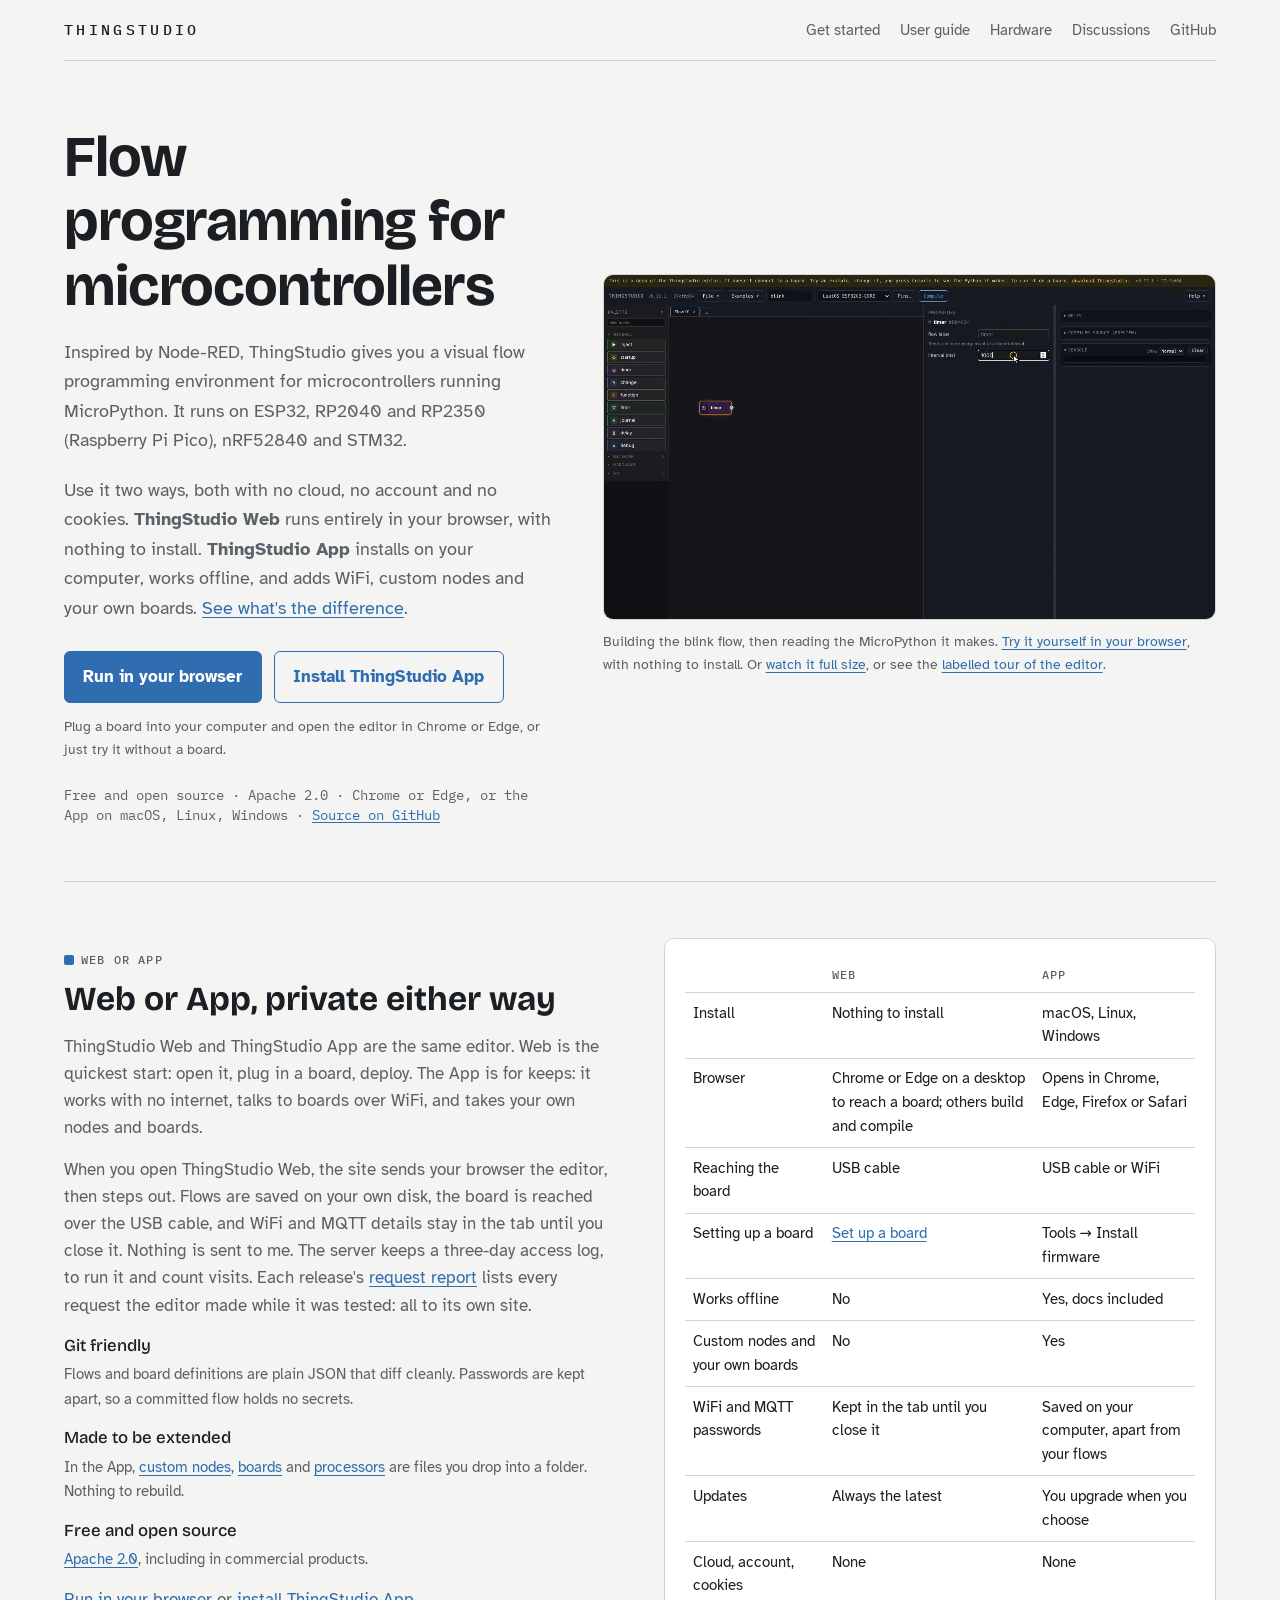
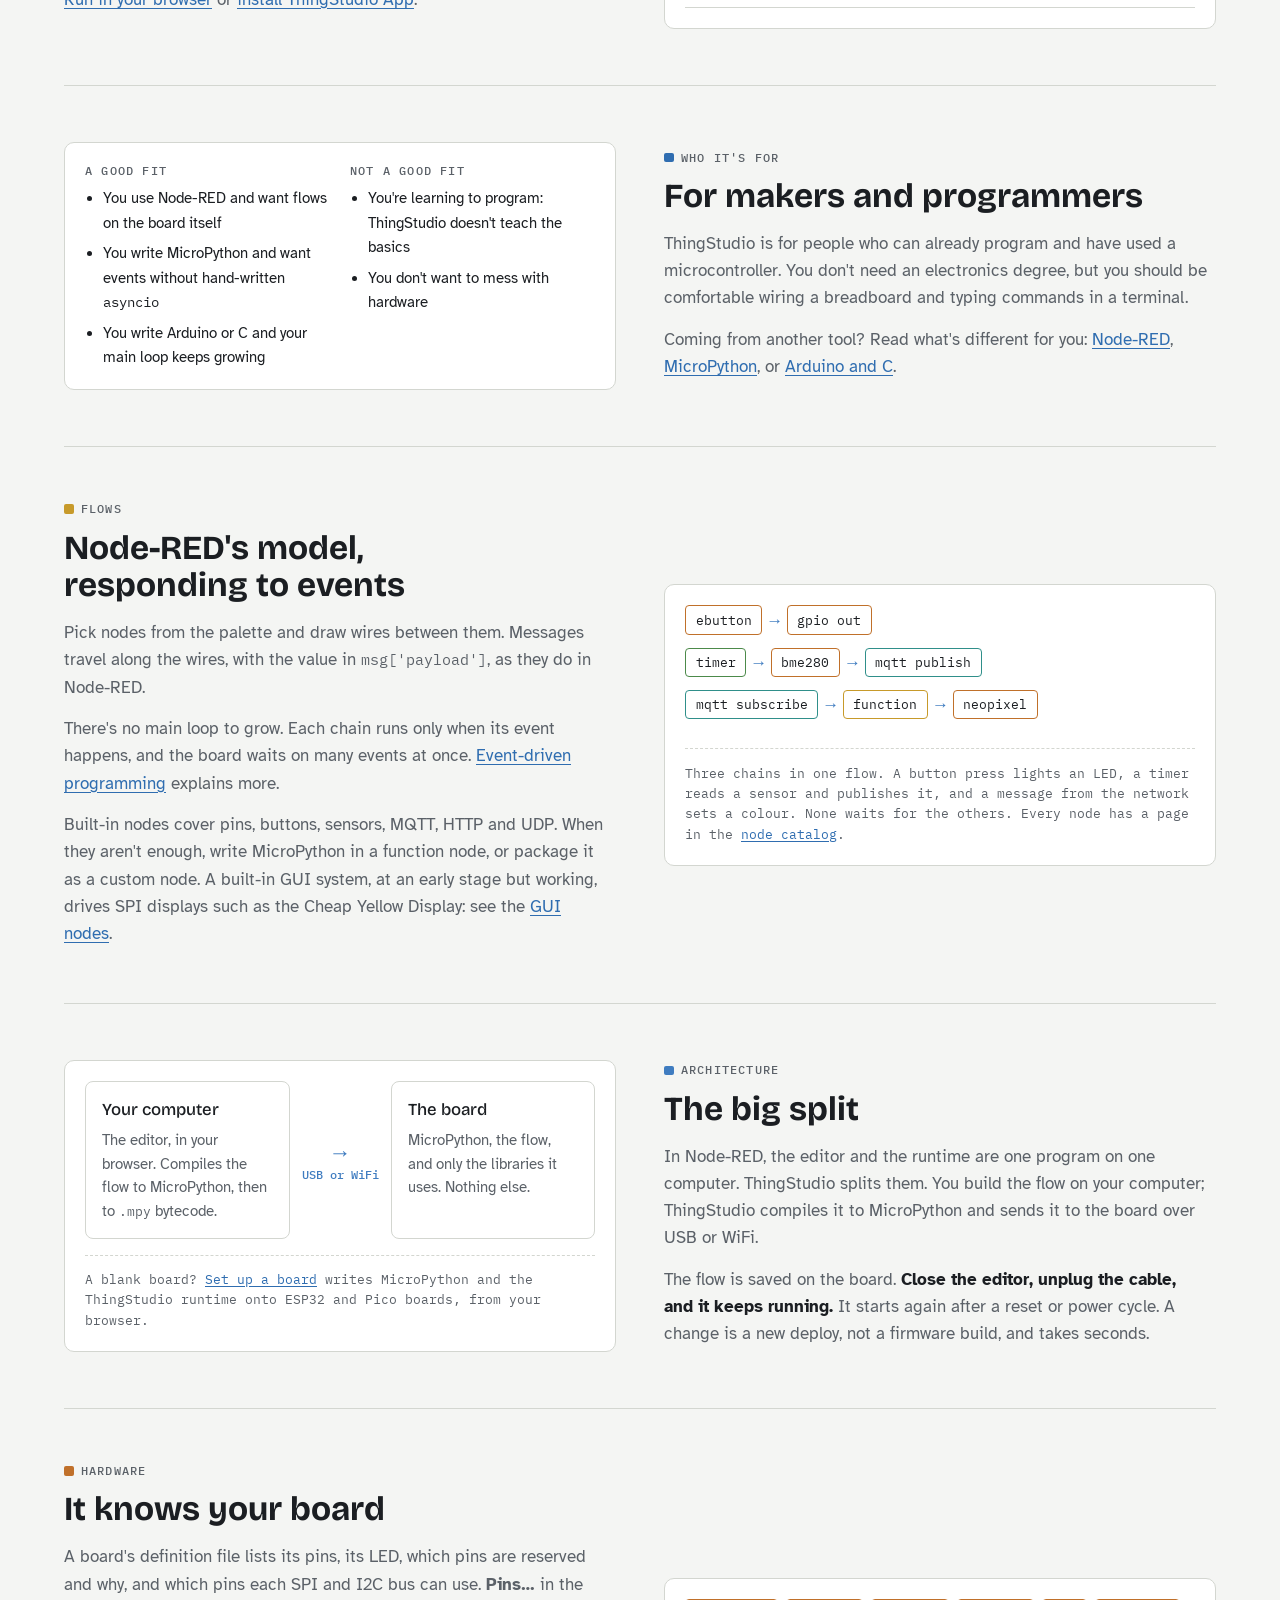
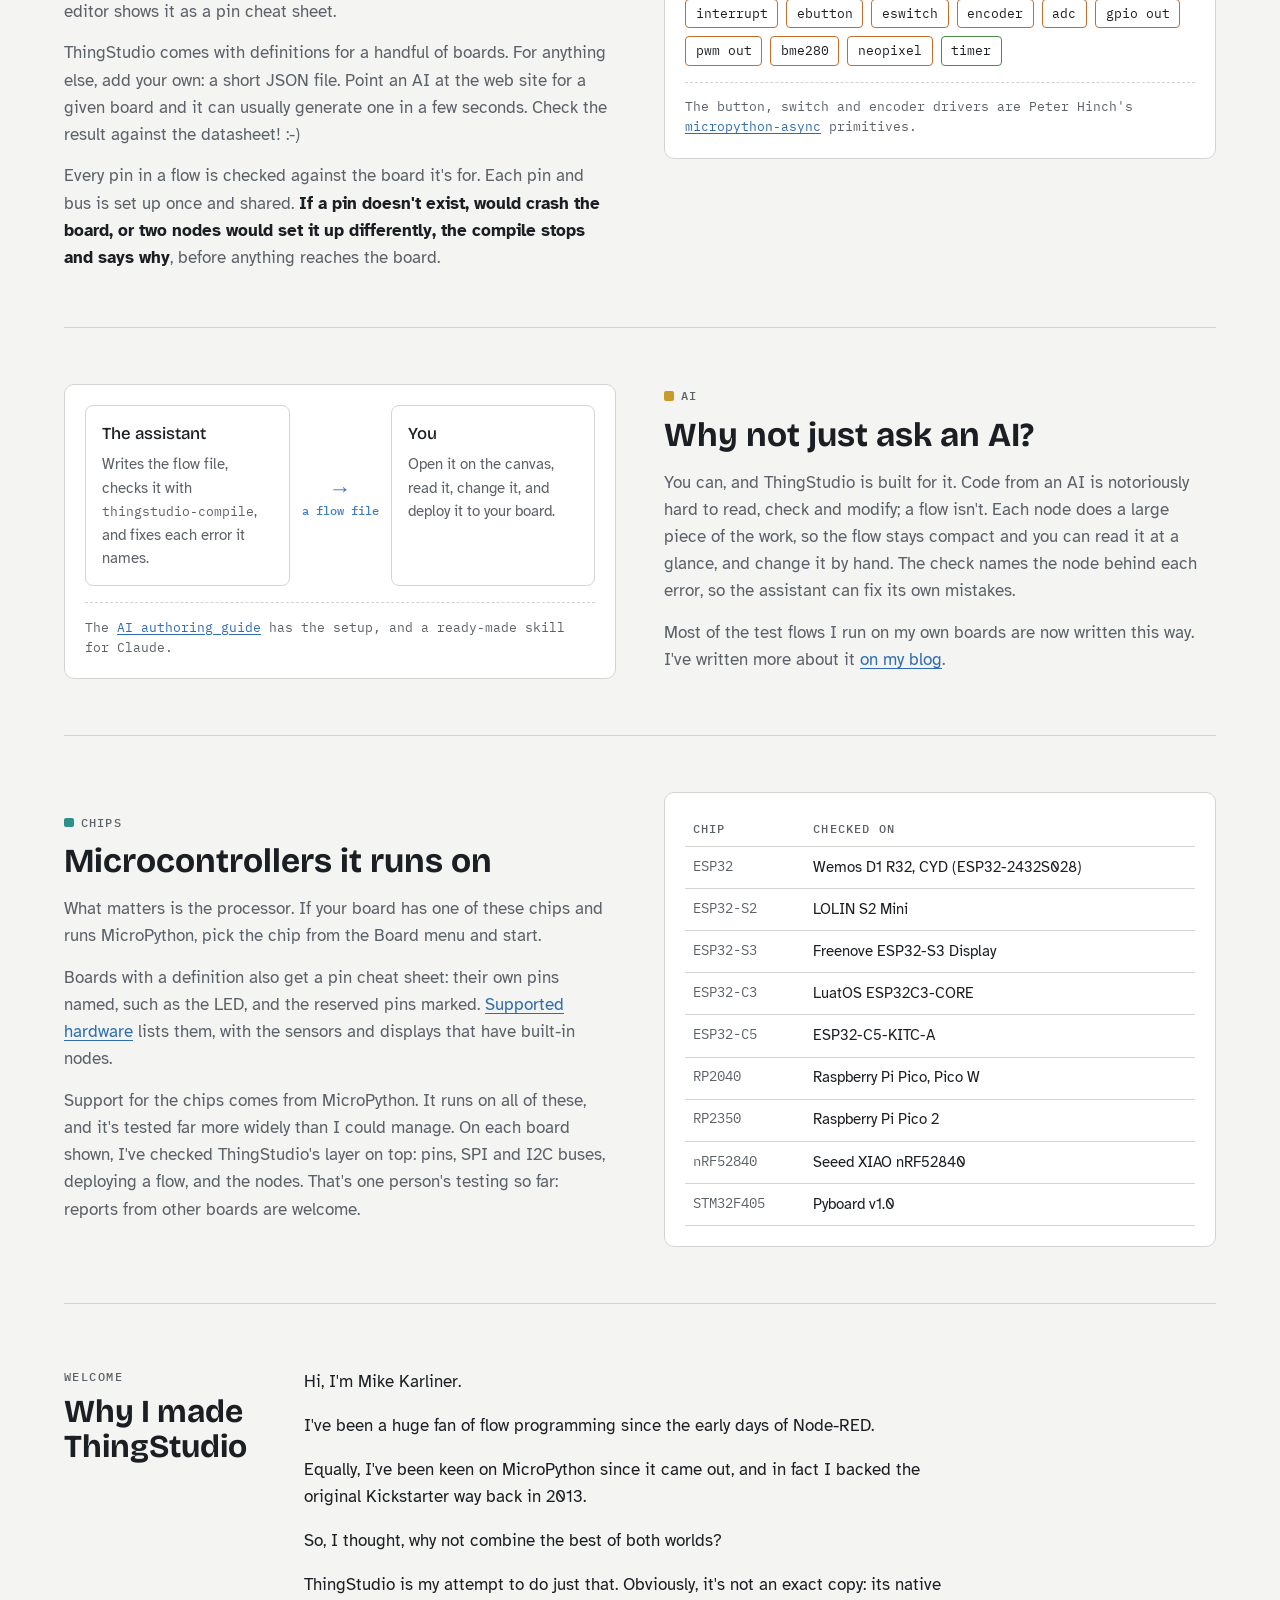
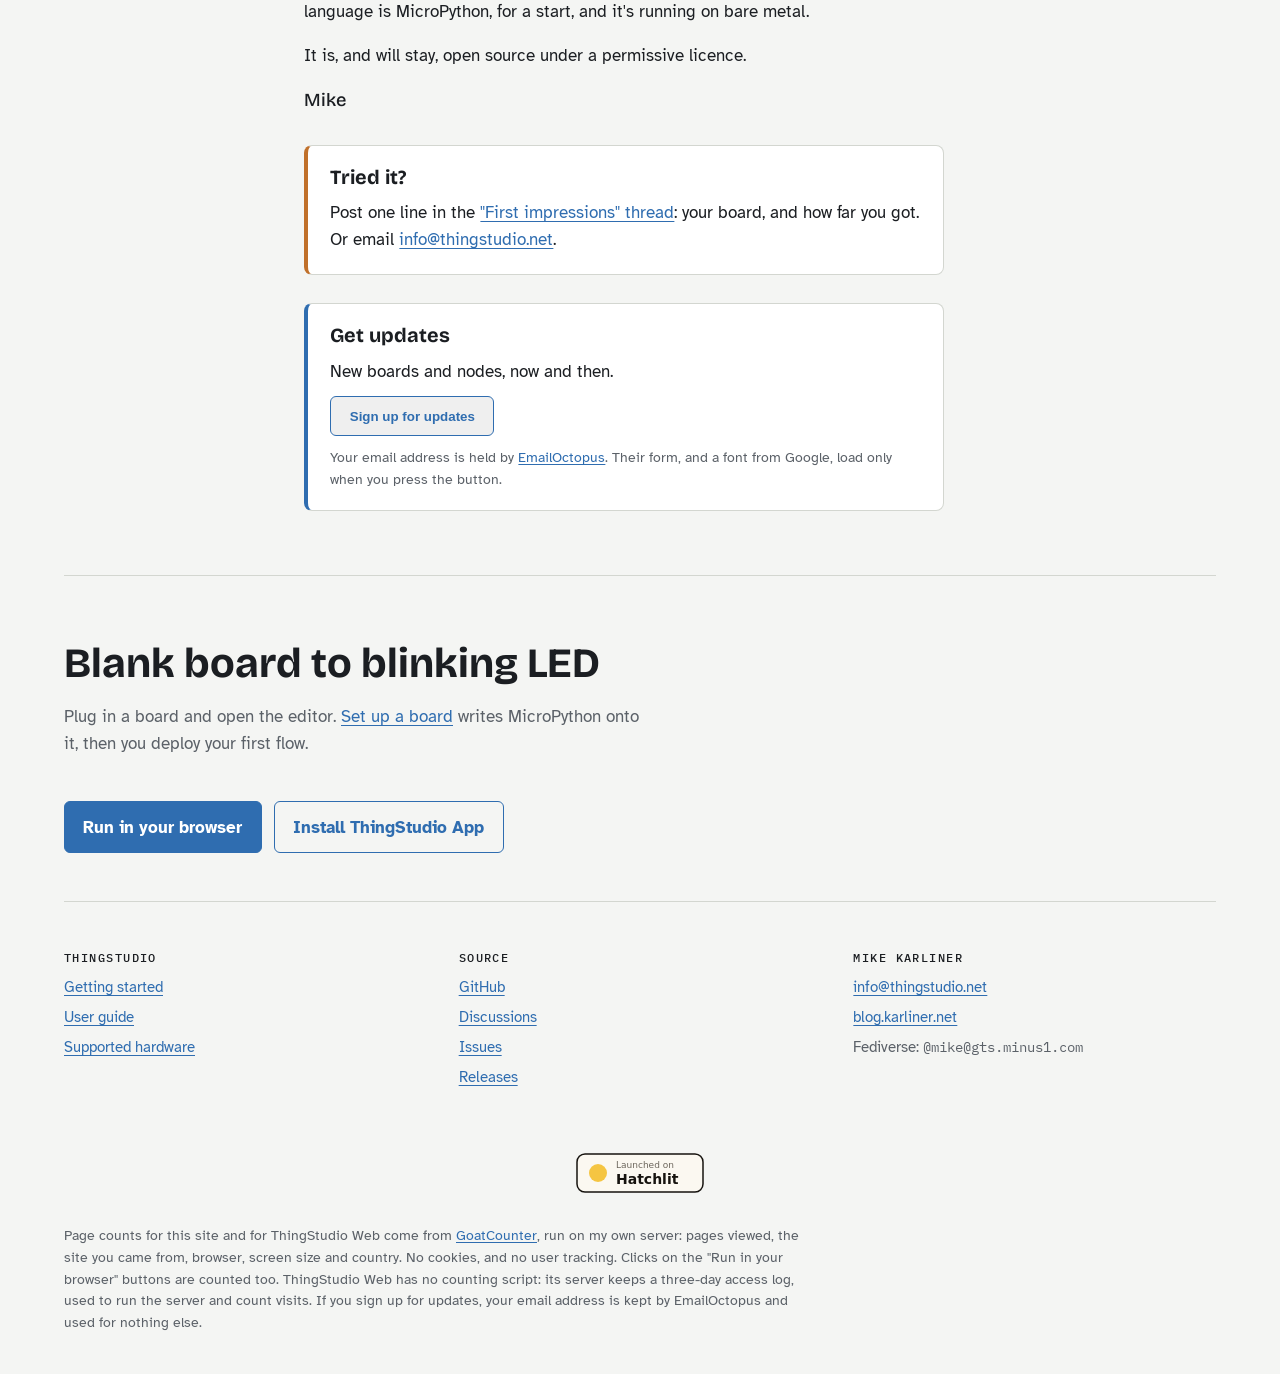
==== static/index.html @ f156f249 "Hugo site: News, Logs and Demos sections around the static landing page - static/index.html: the lan" ====
<!doctype html>
<html lang="en-GB">
<head>
<meta charset="utf-8">
<meta name="viewport" content="width=device-width, initial-scale=1">
<title>ThingStudio: flow programming for microcontrollers</title>
<meta name="description" content="Node-RED-style flow programming for ESP32, Raspberry Pi Pico, nRF52840 and STM32 boards. ThingStudio compiles your flow to MicroPython and the board runs it on its own. Open source, Apache 2.0.">
<link rel="canonical" href="https://thingstudio.net/">
<link rel="icon" href="favicon.svg" type="image/svg+xml">
<meta property="og:type" content="website">
<meta property="og:url" content="https://thingstudio.net/">
<meta property="og:site_name" content="ThingStudio">
<meta property="og:title" content="ThingStudio: flow programming for microcontrollers">
<meta property="og:description" content="Node-RED-style flows for ESP32, Pico, nRF52840 and STM32 boards, compiled to MicroPython and run on the board itself. Open source.">
<meta property="og:image" content="https://thingstudio.net/og.png">
<meta property="og:image:width" content="1200">
<meta property="og:image:height" content="630">
<meta property="og:image:alt" content="The ThingStudio editor: a palette of nodes, a flow of sensor nodes wired to MQTT publish nodes, and a node's pin settings.">
<meta name="twitter:card" content="summary_large_image">
<link rel="preload" href="fonts/atkinson-hyperlegible-latin-400-normal.woff2" as="font" type="font/woff2" crossorigin>
<style>
/* Fonts served from this site, not Google (2026-11-08): no third-party request for type. SIL OFL, see fonts/. */
@font-face { font-family: "Atkinson Hyperlegible"; font-style: normal; font-weight: 400; font-display: swap;
  src: url(fonts/atkinson-hyperlegible-latin-400-normal.woff2) format("woff2"); }
@font-face { font-family: "Atkinson Hyperlegible"; font-style: italic; font-weight: 400; font-display: swap;
  src: url(fonts/atkinson-hyperlegible-latin-400-italic.woff2) format("woff2"); }
@font-face { font-family: "Atkinson Hyperlegible"; font-style: normal; font-weight: 700; font-display: swap;
  src: url(fonts/atkinson-hyperlegible-latin-700-normal.woff2) format("woff2"); }
@font-face { font-family: "Bricolage Grotesque"; font-style: normal; font-weight: 200 800; font-display: swap;
  src: url(fonts/bricolage-grotesque-latin-opsz-normal.woff2) format("woff2"); }
@font-face { font-family: "IBM Plex Mono"; font-style: normal; font-weight: 400; font-display: swap;
  src: url(fonts/ibm-plex-mono-latin-400-normal.woff2) format("woff2"); }
@font-face { font-family: "IBM Plex Mono"; font-style: normal; font-weight: 500; font-display: swap;
  src: url(fonts/ibm-plex-mono-latin-500-normal.woff2) format("woff2"); }
</style>
<style>
/* Layout: one 72rem column; a hero with a real editor shot, alternating text/visual rows
   (each row one idea), then a short letter with status, testers and updates. */
:root {
  --bg: #f4f5f3;
  --surface: #ffffff;
  --fg: #1b1e22;
  --muted: #5b6168;
  --line: #d3d6d0;
  --wire: #3f7cc0;
  --accent: #2f6db0;
  --accent-fg: #ffffff;
  --n-general: #4c8a4a;
  --n-network: #2f8f8a;
  --n-hardware: #c0702a;
  --n-gui: #8a5bb0;
  --n-fn: #c79a2a;
  --alpha: #b8492f;
  --display: "Bricolage Grotesque", "Helvetica Neue", Arial, sans-serif;
  --body: "Atkinson Hyperlegible", "Segoe UI", system-ui, sans-serif;
  --mono: "IBM Plex Mono", ui-monospace, "SF Mono", Menlo, monospace;
}
@media (prefers-color-scheme: dark) {
  :root:not([data-theme="light"]) {
    --bg: #14161a; --surface: #1c1f24; --fg: #e6e8ea; --muted: #9aa1a9;
    --line: #2d323a; --wire: #5a95d6; --accent: #6aa5e6; --accent-fg: #0f1215;
    --n-general: #6fb46c; --n-network: #4fb8b2; --n-hardware: #e0914c; --n-gui: #ad86d4; --n-fn: #e0b648;
    --alpha: #e07a5f; color-scheme: dark;
  }
}
:root[data-theme="dark"] {
  --bg: #14161a; --surface: #1c1f24; --fg: #e6e8ea; --muted: #9aa1a9;
  --line: #2d323a; --wire: #5a95d6; --accent: #6aa5e6; --accent-fg: #0f1215;
  --n-general: #6fb46c; --n-network: #4fb8b2; --n-hardware: #e0914c; --n-gui: #ad86d4; --n-fn: #e0b648;
  --alpha: #e07a5f; color-scheme: dark;
}

* { box-sizing: border-box; }
html { -webkit-text-size-adjust: 100%; }
body { margin: 0; }
img { max-width: 100%; height: auto; }
body {
  background: var(--bg); color: var(--fg);
  font: 1.0625rem/1.6 var(--body);
  padding-inline: 1rem;
}
.wrap { max-width: 72rem; margin-inline: auto; }
a { color: var(--accent); text-underline-offset: 0.18em; }
a:focus-visible, .btn:focus-visible { outline: 2px solid var(--accent); outline-offset: 3px; border-radius: 4px; }
h1, h2, h3 { font-family: var(--display); line-height: 1.12; text-wrap: balance; margin: 0; }
p { margin: 0; }
code, .mono { font-family: var(--mono); font-size: 0.9em; }

/* Header */
header.top { display: flex; align-items: center; justify-content: space-between; gap: 1rem; flex-wrap: wrap;
  padding-block: 1.1rem; border-bottom: 1px solid var(--line); }
.wordmark { font: 500 0.95rem/1 var(--mono); letter-spacing: 0.22em; color: var(--fg); text-decoration: none; }
nav.links { display: flex; gap: 1.25rem; flex-wrap: wrap; font-size: 0.95rem; }
nav.links a { color: var(--muted); text-decoration: none; }
nav.links a:hover { color: var(--fg); }

/* Hero */
.hero { display: grid; grid-template-columns: minmax(0, 1fr) minmax(0, 1.25fr); gap: 3rem; align-items: center;
  padding-block: 4rem 3.5rem; }
.badge { display: inline-block; font: 500 0.75rem/1 var(--mono); letter-spacing: 0.12em; text-transform: uppercase;
  color: var(--alpha); border: 1.5px solid var(--alpha); border-radius: 4px; padding: 0.35rem 0.5rem;
  margin-bottom: 1.1rem; text-decoration: none; }
.hero h1 { font-size: clamp(2.3rem, 5vw, 3.6rem); font-weight: 700; letter-spacing: -0.02em; }
.hero .lede { margin-top: 1.25rem; font-size: 1.15rem; color: var(--muted); max-width: 34rem; }
.ctas { display: flex; gap: 0.75rem; flex-wrap: wrap; margin-top: 1.75rem; }
.try-note { font-size: 0.9rem; color: var(--muted); margin: 0.75rem 0 0; }
.btn { display: inline-block; padding: 0.7rem 1.15rem; border-radius: 6px; font-weight: 700; text-decoration: none;
  border: 1.5px solid var(--accent); }
.btn.primary { background: var(--accent); color: var(--accent-fg); }
.btn.secondary { color: var(--accent); }
.facts { margin-top: 1.5rem; font: 0.85rem/1.5 var(--mono); color: var(--muted); }

/* Screenshot */
.shot { margin: 0; }
.shot video { display: block; width: 100%; height: auto; border-radius: 10px; border: 1px solid var(--line); }
.shot figcaption { margin-top: 0.6rem; font-size: 0.9rem; color: var(--muted); }

/* Welcome letter */
.letter { display: grid; grid-template-columns: 12rem minmax(0, 1fr); gap: 3rem; padding-block: 4rem; }
.eyebrow { font: 500 0.78rem/1.4 var(--mono); letter-spacing: 0.12em; text-transform: uppercase; color: var(--muted); }
.letter h2 { font-size: 2rem; margin-top: 0.5rem; }
.letter .body { max-width: 40rem; display: grid; gap: 1.05rem; }
.sign { font-family: var(--display); font-weight: 500; font-size: 1.15rem; }

.callout { margin-top: 0.75rem; padding: 1.25rem 1.4rem; background: var(--surface); border: 1px solid var(--line);
  border-left: 4px solid var(--c, var(--n-hardware)); border-radius: 8px; display: grid; gap: 0.7rem; }
.callout h3 { font-size: 1.25rem; }
.callout .small { font-size: 0.85rem; color: var(--muted); }
#updates { --c: var(--accent); }

/* Feature rows */
.features { border-top: 1px solid var(--line); }
.row { display: grid; grid-template-columns: minmax(0, 1fr) minmax(0, 1fr); gap: 3rem; align-items: center;
  padding-block: 3.5rem; border-bottom: 1px solid var(--line); }
.row:nth-child(even) .text { order: 2; }
.row .text { display: grid; gap: 0.9rem; max-width: 34rem; }
.row h2 { font-size: clamp(1.6rem, 3vw, 2.1rem); }
.row p { color: var(--muted); }
.row p strong { color: var(--fg); }
.tag { display: inline-flex; align-items: center; gap: 0.45rem; font: 500 0.75rem/1 var(--mono);
  letter-spacing: 0.1em; text-transform: uppercase; color: var(--muted); }
.tag::before { content: ""; width: 0.6rem; height: 0.6rem; border-radius: 2px; background: var(--c, var(--accent)); }

.panel { background: var(--surface); border: 1px solid var(--line); border-radius: 10px; padding: 1.25rem; min-width: 0; }

/* Two places: computer and board */
.split { display: grid; grid-template-columns: minmax(0, 1fr) auto minmax(0, 1fr); gap: 0.75rem; align-items: stretch; }
.place { border: 1.5px solid var(--line); border-radius: 8px; padding: 0.9rem 1rem; display: grid; gap: 0.35rem;
  align-content: start; }
.place b { font-family: var(--display); font-weight: 500; font-size: 1.05rem; }
.place span { color: var(--muted); font-size: 0.92rem; }
.arrow { align-self: center; font: 500 0.78rem/1.3 var(--mono); color: var(--wire); text-align: center; }
.arrow::before { content: "→"; display: block; font-size: 1.4rem; }

ol.ladder { list-style: none; margin: 0; padding: 0; display: grid; gap: 0; counter-reset: step; }
ol.ladder li { counter-increment: step; display: grid; grid-template-columns: 2.2rem minmax(0, 1fr); gap: 0.75rem;
  padding: 0.75rem 0; border-top: 1px solid var(--line); }
ol.ladder li:first-child { border-top: 0; }
ol.ladder li::before { content: counter(step); font: 500 0.95rem/1.6 var(--mono); color: var(--accent); }
ol.ladder b { display: block; }
ol.ladder span { color: var(--muted); font-size: 0.95rem; }

.events { display: flex; flex-wrap: wrap; gap: 0.5rem; }
.chip { font: 0.82rem/1 var(--mono); padding: 0.45rem 0.6rem; border-radius: 4px; border: 1.5px solid var(--c);
  background: var(--surface); }
.claim { margin-top: 1rem; font: 0.82rem/1.55 var(--mono); color: var(--muted); border-top: 1px dashed var(--line);
  padding-top: 0.9rem; }

.tbl { overflow-x: auto; }
table { width: 100%; border-collapse: collapse; font-size: 0.92rem; }
th, td { text-align: left; padding: 0.55rem 0.5rem; border-bottom: 1px solid var(--line); vertical-align: top; }
th { font: 500 0.72rem/1.3 var(--mono); letter-spacing: 0.1em; text-transform: uppercase; color: var(--muted); }
td.chip-cell { font-family: var(--mono); font-size: 0.85rem; color: var(--muted); white-space: nowrap; }

.ticks { list-style: none; margin: 0; padding: 0; display: grid; gap: 0.9rem; }
.ticks li { display: grid; gap: 0.15rem; }
.ticks b { font-family: var(--display); font-weight: 500; font-size: 1.05rem; }
.ticks span { color: var(--muted); font-size: 0.95rem; }

/* Event chains and the who-it's-for lists */
.chains { display: grid; gap: 0.8rem; }
.chain { display: flex; flex-wrap: wrap; align-items: center; gap: 0.45rem; }
.chain .to { font-family: var(--mono); color: var(--wire); }
.fit { display: grid; grid-template-columns: minmax(0, 1fr) minmax(0, 1fr); gap: 1.25rem; }
.fit h3 { font: 500 0.75rem/1.3 var(--mono); letter-spacing: 0.1em; text-transform: uppercase; color: var(--muted);
  margin-bottom: 0.5rem; }
.fit ul { margin: 0; padding-left: 1.1rem; display: grid; gap: 0.4rem; font-size: 0.95rem; }
@media (max-width: 30rem) { .fit { grid-template-columns: minmax(0, 1fr); } }

/* Closing call to action */
.cta-end { padding-block: 4rem 3rem; display: grid; gap: 1rem; justify-items: start; border-top: 1px solid var(--line);
  border-bottom: 1px solid var(--line); }
.cta-end h2 { font-size: clamp(1.8rem, 4vw, 2.6rem); }
.cta-end p { color: var(--muted); max-width: 36rem; }

/* Footer */
.badges { display: flex; justify-content: center; padding-block: 0 2rem; }
.badges a { display: inline-block; line-height: 0; }
.badges img { display: block; }
footer { padding-block: 3rem 4rem; display: grid; grid-template-columns: repeat(auto-fit, minmax(14rem, 1fr)); gap: 2rem;
  font-size: 0.95rem; color: var(--muted); }
footer h3 { font: 500 0.75rem/1.3 var(--mono); letter-spacing: 0.12em; text-transform: uppercase; margin-bottom: 0.6rem; color: var(--fg); }
.stats { padding-block: 0 2.5rem; font-size: 0.85rem; color: var(--muted); max-width: 46rem; }
footer ul { list-style: none; margin: 0; padding: 0; display: grid; gap: 0.35rem; }

@media (max-width: 52rem) {
  .hero, .row, .letter { grid-template-columns: minmax(0, 1fr); gap: 2rem; }
  .row:nth-child(even) .text { order: 0; }
  .hero { padding-block: 2.5rem 2rem; }
}
@media (max-width: 30rem) {
  .split { grid-template-columns: minmax(0, 1fr); }
  .arrow::before { content: "↓"; }
}
</style>
<script type="application/ld+json">
{
  "@context": "https://schema.org",
  "@type": "SoftwareApplication",
  "@id": "https://thingstudio.net/#software",
  "name": "ThingStudio",
  "description": "A visual, low-code way to program microcontrollers. Build a flow of nodes and wires in your browser, in the style of Node-RED; ThingStudio compiles it to MicroPython and sends it to your board. Runs entirely in your browser: no cloud, no account, no cookies. Also available installed, as ThingStudio App.",
  "url": "https://thingstudio.net/",
  "applicationCategory": "DeveloperApplication",
  "applicationSubCategory": "Visual programming for microcontrollers",
  "operatingSystem": "macOS, Linux, Windows",
  "license": "https://www.apache.org/licenses/LICENSE-2.0",
  "isAccessibleForFree": true,
  "offers": { "@type": "Offer", "price": "0", "priceCurrency": "GBP" },
  "downloadUrl": "https://github.com/mkarliner/ThingStudio/releases/latest",
  "installUrl": "https://docs.thingstudio.net/getting-started/",
  "softwareHelp": { "@type": "CreativeWork", "url": "https://docs.thingstudio.net/" },
  "featureList": [
    "Node-based flow editor in the browser",
    "Compiles flows to MicroPython",
    "Runs on ESP32, RP2040/RP2350 (Raspberry Pi Pico), nRF52840 and STM32 boards",
    "Runs entirely in your browser: no cloud, no account, no cookies",
    "ThingStudio Web: reaches the board over USB (Web Serial) from Chrome or Edge, nothing to install",
    "ThingStudio App: installed, works offline, connects to boards over WiFi"
  ],
  "author": { "@type": "Person", "name": "Mike Karliner" },
  "sameAs": [
    "https://github.com/mkarliner/ThingStudio",
    "https://web.thingstudio.net/"
  ]
}
</script>
</head>
<body>
<div class="wrap">
  <header class="top">
    <a class="wordmark" href="/">THINGSTUDIO</a>
    <nav class="links" aria-label="Main">
      <a href="https://docs.thingstudio.net/getting-started/">Get started</a>
      <a href="https://docs.thingstudio.net/">User guide</a>
      <a href="https://docs.thingstudio.net/supported-hardware/">Hardware</a>
      <a href="https://github.com/mkarliner/ThingStudio/discussions">Discussions</a>
      <a href="https://github.com/mkarliner/ThingStudio">GitHub</a>
    </nav>
  </header>

  <section class="hero">
    <div>
      <h1>Flow programming for microcontrollers</h1>
      <p class="lede">Inspired by Node-RED, ThingStudio gives you a visual flow programming environment for microcontrollers running MicroPython.
      It runs on ESP32, RP2040 and RP2350 (Raspberry Pi Pico), nRF52840 and STM32.</p>
      <p class="lede">Use it two ways, both with no cloud, no account and no cookies. <b>ThingStudio Web</b> runs
        entirely in your browser, with nothing to install. <b>ThingStudio App</b> installs on your computer, works
        offline, and adds WiFi, custom nodes and your own boards. <a href="#web-or-app">See what's the
        difference</a>.</p>
      <div class="ctas">
        <a class="btn primary" href="https://web.thingstudio.net/" target="_blank" rel="noopener" data-goatcounter-click="open-web-hero">Run in your browser</a>
        <a class="btn secondary" href="https://docs.thingstudio.net/getting-started/" data-goatcounter-click="get-started-hero">Install ThingStudio App</a>
      </div>
      <p class="try-note">Plug a board into your computer and open the editor in Chrome or Edge, or just try it
        without a board.</p>
      <p class="facts">Free and open source · Apache 2.0 · Chrome or Edge, or the App on macOS, Linux, Windows ·
        <a href="https://github.com/mkarliner/ThingStudio">Source on GitHub</a></p>
    </div>

    <figure class="shot">
      <video id="hero-demo" width="1600" height="900" autoplay loop muted playsinline preload="auto"
        poster="blink-demo-poster.jpg"
        aria-label="Building the blink flow in the ThingStudio editor: a timer, a function and a gpio out node are dragged in, set up and wired together, then Compile shows the MicroPython it generates.">
        <source src="blink-demo.mp4" type="video/mp4">
        <source src="blink-demo.webm" type="video/webm">
      </video>
      <figcaption>Building the blink flow, then reading the MicroPython it makes.
        <a href="https://web.thingstudio.net/" target="_blank" rel="noopener" data-goatcounter-click="open-web-caption">Try
        it yourself in your browser</a>, with nothing to install. Or <a href="blink-demo.mp4">watch it full size</a>, or
        see the <a href="editor-tour.png">labelled tour of the editor</a>.</figcaption>
    </figure>
  </section>

  <section class="features" aria-label="What ThingStudio does">
    <div class="row" id="web-or-app">
      <div class="text">
        <span class="tag" style="--c: var(--accent)">Web or App</span>
        <h2>Web or App, private either way</h2>
        <p>ThingStudio Web and ThingStudio App are the same editor. Web is the quickest start: open it, plug in a
          board, deploy. The App is for keeps: it works with no internet, talks to boards over WiFi, and takes your
          own nodes and boards.</p>
        <p>When you open ThingStudio Web, the site sends your browser the editor, then steps out. Flows are saved on
          your own disk, the board is reached over the USB cable, and WiFi and MQTT details stay in the tab until you
          close it. Nothing is sent to me. The server keeps a three-day access log, to run it and count visits. Each
          release's <a href="https://github.com/mkarliner/ThingStudio/releases/latest">request report</a> lists
          every request the editor made while it was tested: all to its own site.</p>
        <ul class="ticks">
          <li><b>Git friendly</b><span>Flows and board definitions are plain JSON that diff cleanly. Passwords are
            kept apart, so a committed flow holds no secrets.</span></li>
          <li><b>Made to be extended</b><span>In the App, <a href="https://docs.thingstudio.net/custom-nodes/">custom
            nodes</a>, <a href="https://docs.thingstudio.net/boards/#adding-a-board">boards</a> and
            <a href="https://docs.thingstudio.net/boards/#adding-a-processor">processors</a> are files you drop
            into a folder. Nothing to rebuild.</span></li>
          <li><b>Free and open source</b><span><a href="https://github.com/mkarliner/ThingStudio/blob/main/LICENSE">Apache
            2.0</a>, including in commercial products.</span></li>
        </ul>
        <p><a href="https://web.thingstudio.net/" target="_blank" rel="noopener" data-goatcounter-click="open-web-table">Run
          in your browser</a> or <a href="https://docs.thingstudio.net/getting-started/" data-goatcounter-click="get-started-table">install
          ThingStudio App</a>.</p>
      </div>
      <div class="panel tbl">
        <table>
          <thead><tr><th></th><th>Web</th><th>App</th></tr></thead>
          <tbody>
            <tr><td>Install</td><td>Nothing to install</td><td>macOS, Linux, Windows</td></tr>
            <tr><td>Browser</td><td>Chrome or Edge on a desktop to reach a board; others build and compile</td><td>Opens in Chrome, Edge, Firefox or Safari</td></tr>
            <tr><td>Reaching the board</td><td>USB cable</td><td>USB cable or WiFi</td></tr>
            <tr><td>Setting up a board</td><td><a href="https://web.thingstudio.net/setup">Set up a board</a></td><td>Tools → Install firmware</td></tr>
            <tr><td>Works offline</td><td>No</td><td>Yes, docs included</td></tr>
            <tr><td>Custom nodes and your own boards</td><td>No</td><td>Yes</td></tr>
            <tr><td>WiFi and MQTT passwords</td><td>Kept in the tab until you close it</td><td>Saved on your computer, apart from your flows</td></tr>
            <tr><td>Updates</td><td>Always the latest</td><td>You upgrade when you choose</td></tr>
            <tr><td>Cloud, account, cookies</td><td>None</td><td>None</td></tr>
          </tbody>
        </table>
      </div>
    </div>

    <div class="row">
      <div class="text">
        <span class="tag" style="--c: var(--accent)">Who it's for</span>
        <h2>For makers and programmers</h2>
        <p>ThingStudio is for people who can already program and have used a microcontroller. You don't need an
          electronics degree, but you should be comfortable wiring a breadboard and typing commands in a terminal.</p>
        <p>Coming from another tool? Read what's different for you:
          <a href="https://docs.thingstudio.net/coming-from/node-red/">Node-RED</a>,
          <a href="https://docs.thingstudio.net/coming-from/micropython/">MicroPython</a>, or
          <a href="https://docs.thingstudio.net/coming-from/arduino/">Arduino and C</a>.</p>
      </div>
      <div class="panel fit">
        <div>
          <h3>A good fit</h3>
          <ul>
            <li>You use Node-RED and want flows on the board itself</li>
            <li>You write MicroPython and want events without hand-written <code>asyncio</code></li>
            <li>You write Arduino or C and your main loop keeps growing</li>
          </ul>
        </div>
        <div>
          <h3>Not a good fit</h3>
          <ul>
            <li>You're learning to program: ThingStudio doesn't teach the basics</li>
            <li>You don't want to mess with hardware</li>
          </ul>
        </div>
      </div>
    </div>

    <div class="row">
      <div class="text">
        <span class="tag" style="--c: var(--n-fn)">Flows</span>
        <h2>Node-RED's model, responding to events</h2>
        <p>Pick nodes from the palette and draw wires between them. Messages travel along the wires, with the value
          in <code>msg['payload']</code>, as they do in Node-RED.</p>
        <p>There's no main loop to grow. Each chain runs only when its event happens, and the board waits on many
          events at once. <a href="https://docs.thingstudio.net/background/event-driven/">Event-driven
          programming</a> explains more.</p>
        <p>Built-in nodes cover pins, buttons, sensors, MQTT, HTTP and UDP. When they aren't enough, write MicroPython
          in a function node, or package it as a custom node. A built-in GUI system, at an early stage but working,
          drives SPI displays such as the Cheap Yellow Display: see the
          <a href="https://docs.thingstudio.net/nodes/gui/">GUI nodes</a>.</p>
      </div>
      <div class="panel chains">
        <div class="chain"><span class="chip" style="--c: var(--n-hardware)">ebutton</span><span class="to">→</span>
          <span class="chip" style="--c: var(--n-hardware)">gpio out</span></div>
        <div class="chain"><span class="chip" style="--c: var(--n-general)">timer</span><span class="to">→</span>
          <span class="chip" style="--c: var(--n-hardware)">bme280</span><span class="to">→</span>
          <span class="chip" style="--c: var(--n-network)">mqtt publish</span></div>
        <div class="chain"><span class="chip" style="--c: var(--n-network)">mqtt subscribe</span><span class="to">→</span>
          <span class="chip" style="--c: var(--n-fn)">function</span><span class="to">→</span>
          <span class="chip" style="--c: var(--n-hardware)">neopixel</span></div>
        <p class="claim">Three chains in one flow. A button press lights an LED, a timer reads a sensor and publishes
          it, and a message from the network sets a colour. None waits for the others. Every node has a page in the
          <a href="https://docs.thingstudio.net/nodes-catalog/">node catalog</a>.</p>
      </div>
    </div>

    <div class="row">
      <div class="text">
        <span class="tag" style="--c: var(--wire)">Architecture</span>
        <h2>The big split</h2>
        <p>In Node-RED, the editor and the runtime are one program on one computer. ThingStudio splits them. You
          build the flow on your computer; ThingStudio compiles it to MicroPython and sends it to the board over USB or
          WiFi.</p>
        <p>The flow is saved on the board. <strong>Close the editor, unplug the cable, and it keeps running.</strong>
          It starts again after a reset or power cycle. A change is a new deploy, not a firmware build, and takes
          seconds.</p>
      </div>
      <div class="panel">
        <div class="split">
          <div class="place"><b>Your computer</b><span>The editor, in your browser. Compiles the flow to MicroPython,
            then to <code>.mpy</code> bytecode.</span></div>
          <div class="arrow">USB or WiFi</div>
          <div class="place"><b>The board</b><span>MicroPython, the flow, and only the libraries it uses. Nothing
            else.</span></div>
        </div>
        <p class="claim">A blank board? <a href="https://web.thingstudio.net/setup">Set up a board</a> writes
          MicroPython and the ThingStudio runtime onto ESP32 and Pico boards, from your browser.</p>
      </div>
    </div>

    <div class="row">
      <div class="text">
        <span class="tag" style="--c: var(--n-hardware)">Hardware</span>
        <h2>It knows your board</h2>
        <p>A board's definition file lists its pins, its LED, which pins are reserved and why, and which pins each
          SPI and I2C bus can use. <b>Pins…</b> in the editor shows it as a pin cheat sheet.</p>
        <p>ThingStudio comes with definitions for a handful of boards. For
          anything else, add your own: a short JSON file. Point an AI at the web site for a given board and it can usually
          generate one in a few seconds. Check the result against the datasheet! :-)</p>
        <p>Every pin in a flow is checked against the board it's for. Each pin and bus is set up once and shared.
          <strong>If a pin doesn't exist, would crash the board, or two nodes would set it up differently, the compile
          stops and says why</strong>, before anything reaches the board.</p>
      </div>
      <div class="panel">
        <div class="events">
          <span class="chip" style="--c: var(--n-hardware)">interrupt</span>
          <span class="chip" style="--c: var(--n-hardware)">ebutton</span>
          <span class="chip" style="--c: var(--n-hardware)">eswitch</span>
          <span class="chip" style="--c: var(--n-hardware)">encoder</span>
          <span class="chip" style="--c: var(--n-hardware)">adc</span>
          <span class="chip" style="--c: var(--n-hardware)">gpio out</span>
          <span class="chip" style="--c: var(--n-hardware)">pwm out</span>
          <span class="chip" style="--c: var(--n-hardware)">bme280</span>
          <span class="chip" style="--c: var(--n-hardware)">neopixel</span>
          <span class="chip" style="--c: var(--n-general)">timer</span>
        </div>
        <p class="claim">The button, switch and encoder drivers are Peter Hinch's
          <a href="https://github.com/peterhinch/micropython-async">micropython-async</a> primitives.</p>
      </div>
    </div>

    <div class="row" id="ai">
      <div class="text">
        <span class="tag" style="--c: var(--n-fn)">AI</span>
        <h2>Why not just ask an AI?</h2>
        <p>You can, and ThingStudio is built for it. Code from an AI is notoriously hard to read, check and modify; a flow isn't. Each
          node does a large piece of the work, so the flow stays compact and you can read it at a glance, and change
          it by hand. The check names the node behind each error, so the assistant can fix its own mistakes.</p>
        <p>Most of the test flows I run on my own boards are now written this way. I've written more about it
          <a href="https://blog.karliner.net/posts/thingstudio-common-ground/">on my blog</a>.</p>
      </div>
      <div class="panel">
        <div class="split">
          <div class="place"><b>The assistant</b><span>Writes the flow file, checks it with
            <code>thingstudio-compile</code>, and fixes each error it names.</span></div>
          <div class="arrow">a flow file</div>
          <div class="place"><b>You</b><span>Open it on the canvas, read it, change it, and deploy it to your
            board.</span></div>
        </div>
        <p class="claim">The <a href="https://docs.thingstudio.net/ai-authoring/">AI authoring guide</a> has the
          setup, and a ready-made skill for Claude.</p>
      </div>
    </div>

    <div class="row">
      <div class="text">
        <span class="tag" style="--c: var(--n-network)">Chips</span>
        <h2>Microcontrollers it runs on</h2>
        <p>What matters is the processor. If your board has one of these chips and runs MicroPython, pick the chip
          from the Board menu and start.</p>
        <p>Boards with a definition also get a pin cheat sheet: their own pins named, such as the LED, and the
          reserved pins marked. <a href="https://docs.thingstudio.net/supported-hardware/">Supported hardware</a>
          lists them, with the sensors and displays that have built-in nodes.</p>
        <p>Support for the chips comes from MicroPython. It runs on all of these, and it's tested far more widely
          than I could manage. On each board shown, I've checked ThingStudio's layer on top: pins, SPI and I2C buses,
          deploying a flow, and the nodes. That's one person's testing so far: reports from other boards are welcome.</p>
      </div>
      <div class="panel tbl">
        <table>
          <thead><tr><th>Chip</th><th>Checked on</th></tr></thead>
          <tbody>
            <tr><td class="chip-cell">ESP32</td><td>Wemos D1 R32, CYD (ESP32-2432S028)</td></tr>
            <tr><td class="chip-cell">ESP32-S2</td><td>LOLIN S2 Mini</td></tr>
            <tr><td class="chip-cell">ESP32-S3</td><td>Freenove ESP32-S3 Display</td></tr>
            <tr><td class="chip-cell">ESP32-C3</td><td>LuatOS ESP32C3-CORE</td></tr>
            <tr><td class="chip-cell">ESP32-C5</td><td>ESP32-C5-KITC-A</td></tr>
            <tr><td class="chip-cell">RP2040</td><td>Raspberry Pi Pico, Pico W</td></tr>
            <tr><td class="chip-cell">RP2350</td><td>Raspberry Pi Pico 2</td></tr>
            <tr><td class="chip-cell">nRF52840</td><td>Seeed XIAO nRF52840</td></tr>
            <tr><td class="chip-cell">STM32F405</td><td>Pyboard v1.0</td></tr>
          </tbody>
        </table>
      </div>
    </div>
  </section>

  <section class="letter" id="welcome">
    <div>
      <p class="eyebrow">Welcome</p>
      <h2>Why I made ThingStudio</h2>
    </div>
    <div class="body">
      <p>Hi, I'm Mike Karliner.</p>
      <p>I've been a huge fan of flow programming since the early days of Node-RED.</p>
      <p>Equally, I've been keen on MicroPython since it came out, and in fact I backed the original Kickstarter way
        back in 2013.</p>
      <p>So, I thought, why not combine the best of both worlds?</p>
      <p>ThingStudio is my attempt to do just that. Obviously, it's not an exact copy: its native language is
        MicroPython, for a start, and it's running on bare metal.</p>
      <p>It is, and will stay, open source under a permissive licence.</p>
      <p class="sign">Mike</p>

      <div class="callout" id="testers">
        <h3>Tried it?</h3>
        <p>Post one line in the <a href="https://github.com/mkarliner/ThingStudio/discussions/20">"First
          impressions" thread</a>: your board, and how far you got. Or email
          <a href="mailto:info@thingstudio.net">info@thingstudio.net</a>.</p>
      </div>

      <div class="callout" id="updates">
        <h3>Get updates</h3>
        <p>New boards and nodes, now and then.</p>
        <!-- The EmailOctopus form loads only when asked for, so a visit makes no third-party request (2026-11-08). -->
        <div id="signup-slot">
          <button type="button" class="btn secondary" id="signup-load">Sign up for updates</button>
          <noscript><p>The signup form needs JavaScript. Or email <a href="mailto:info@thingstudio.net">info@thingstudio.net</a>
            and I'll add you.</p></noscript>
        </div>
        <p class="small">Your email address is held by <a href="https://emailoctopus.com/">EmailOctopus</a>. Their form,
          and a font from Google, load only when you press the button.</p>
      </div>
    </div>
  </section>

  <section class="cta-end">
    <h2>Blank board to blinking LED</h2>
    <p>Plug in a board and open the editor. <a href="https://web.thingstudio.net/setup">Set up a board</a> writes MicroPython onto it, then you deploy your first
      flow.</p>
    <div class="ctas">
      <a class="btn primary" href="https://web.thingstudio.net/" target="_blank" rel="noopener" data-goatcounter-click="open-web-end">Run in your browser</a>
      <a class="btn secondary" href="https://docs.thingstudio.net/getting-started/" data-goatcounter-click="get-started-end">Install ThingStudio App</a>
    </div>
  </section>

  <footer>
    <div>
      <h3>ThingStudio</h3>
      <ul>
        <li><a href="https://docs.thingstudio.net/getting-started/">Getting started</a></li>
        <li><a href="https://docs.thingstudio.net/">User guide</a></li>
        <li><a href="https://docs.thingstudio.net/supported-hardware/">Supported hardware</a></li>
      </ul>
    </div>
    <div>
      <h3>Source</h3>
      <ul>
        <li><a href="https://github.com/mkarliner/ThingStudio">GitHub</a></li>
        <li><a href="https://github.com/mkarliner/ThingStudio/discussions">Discussions</a></li>
        <li><a href="https://github.com/mkarliner/ThingStudio/issues">Issues</a></li>
        <li><a href="https://github.com/mkarliner/ThingStudio/releases">Releases</a></li>
      </ul>
    </div>
    <div>
      <h3>Mike Karliner</h3>
      <ul>
        <li><a href="mailto:info@thingstudio.net">info@thingstudio.net</a></li>
        <li><a href="https://blog.karliner.net/">blog.karliner.net</a></li>
        <li>Fediverse: <span class="mono">@mike@gts.minus1.com</span></li>
      </ul>
    </div>
  </footer>
  <div class="badges">
    <a href="https://hatchlit.com/p/thingstudio" rel="noopener"><img src="hatchlit-badge.svg" alt="ThingStudio on Hatchlit" width="128" height="40"></a>
  </div>
  <p class="stats">Page counts for this site and for ThingStudio Web come from
    <a href="https://www.goatcounter.com/">GoatCounter</a>, run on my own server: pages viewed, the site you came from,
    browser, screen size and country. No cookies, and no user tracking. Clicks on the "Run in your browser" buttons
    are counted too. ThingStudio Web has no counting
    script: its server keeps a three-day access log, used to run the server and count visits. If you sign up for updates, your email address is kept by EmailOctopus and used for nothing
    else.</p>
</div>

<script>
// Hero video: respect reduced motion. Stop on the poster frame and offer the controls instead.
(function () {
  var v = document.getElementById("hero-demo");
  if (v && window.matchMedia && window.matchMedia("(prefers-reduced-motion: reduce)").matches) {
    v.removeAttribute("autoplay"); v.pause(); v.controls = true;
  }
})();

// Load the EmailOctopus signup form on request only (see #updates).
document.getElementById("signup-load").addEventListener("click", function () {
  var slot = document.getElementById("signup-slot");
  var f = document.createElement("script");
  f.async = true;
  f.src = "https://eocampaign1.com/form/e215faec-dad4-11f1-8dfa-5b49a500fd76.js";
  f.setAttribute("data-form", "e215faec-dad4-11f1-8dfa-5b49a500fd76");
  slot.replaceChildren(f);
});
</script>
<script data-goatcounter="https://ts-stats.minus1.com/count" async src="https://ts-stats.minus1.com/count.js"></script>
</body>
</html>
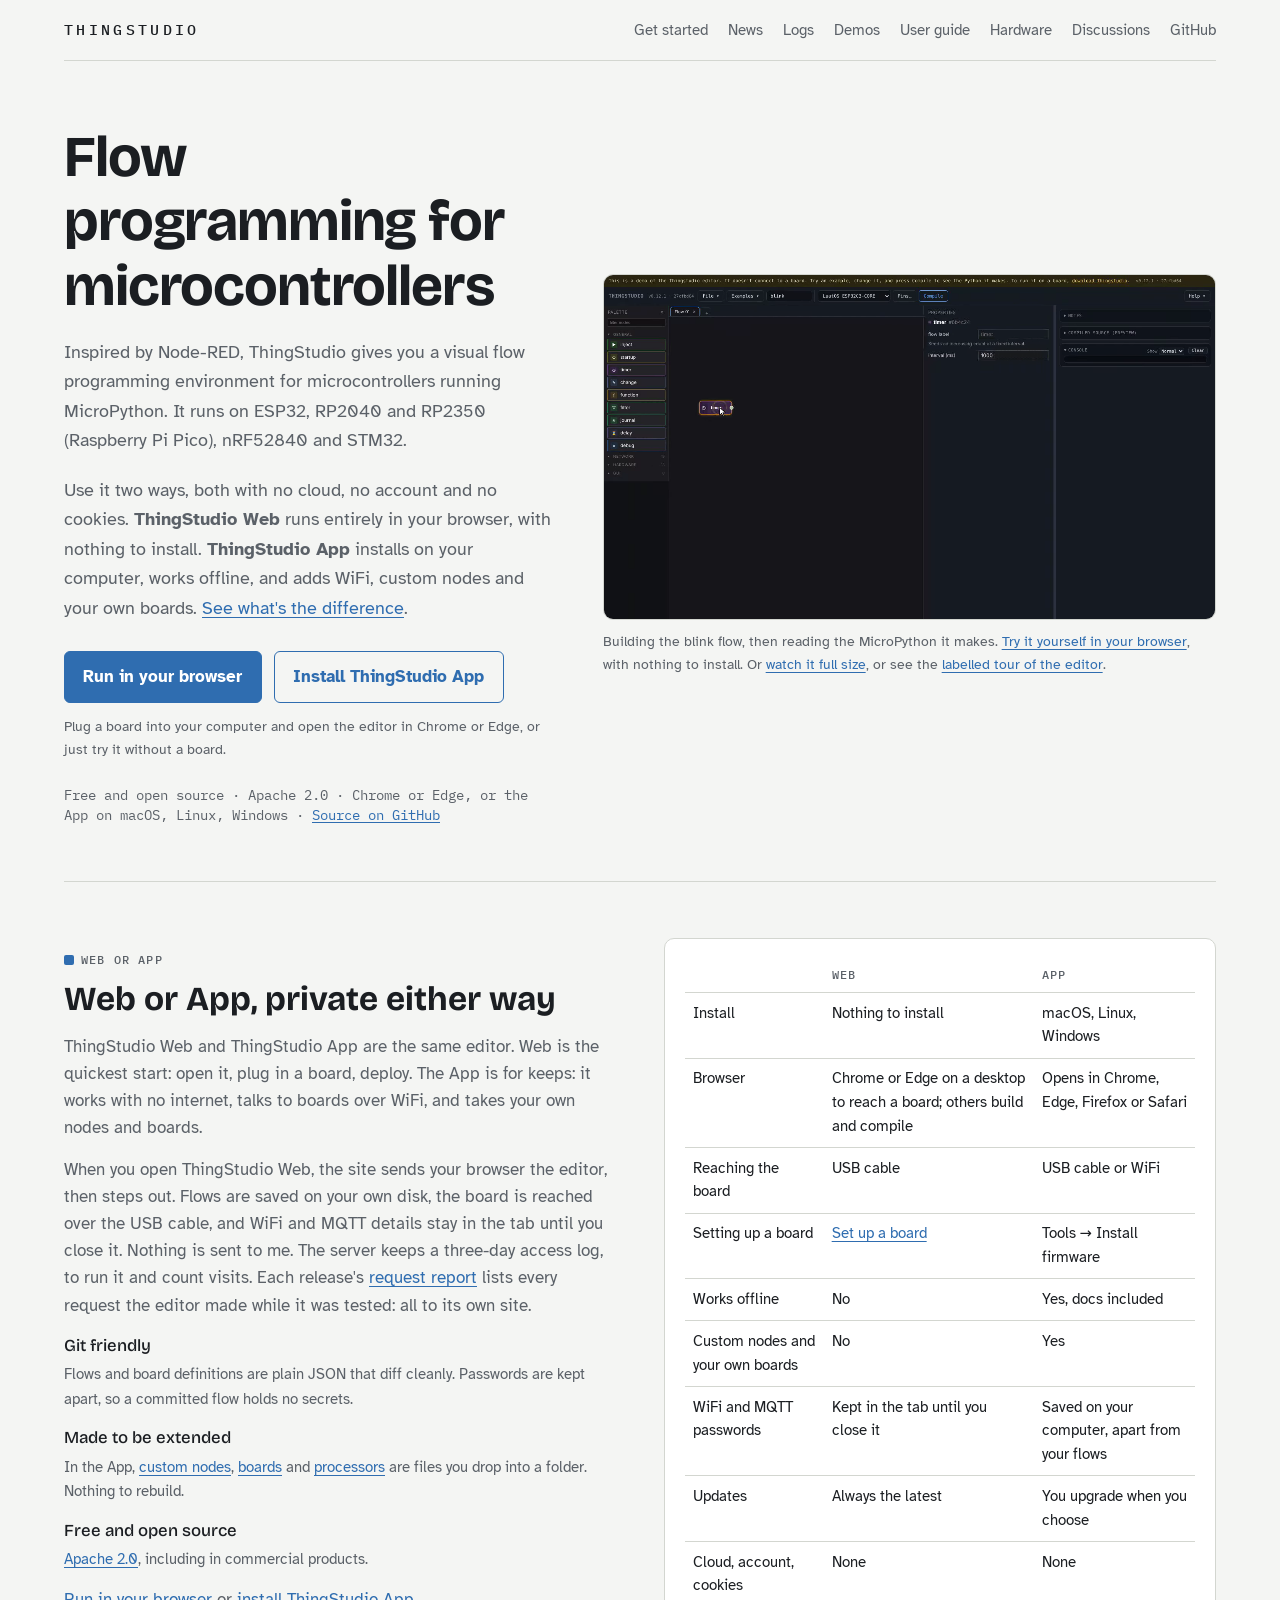
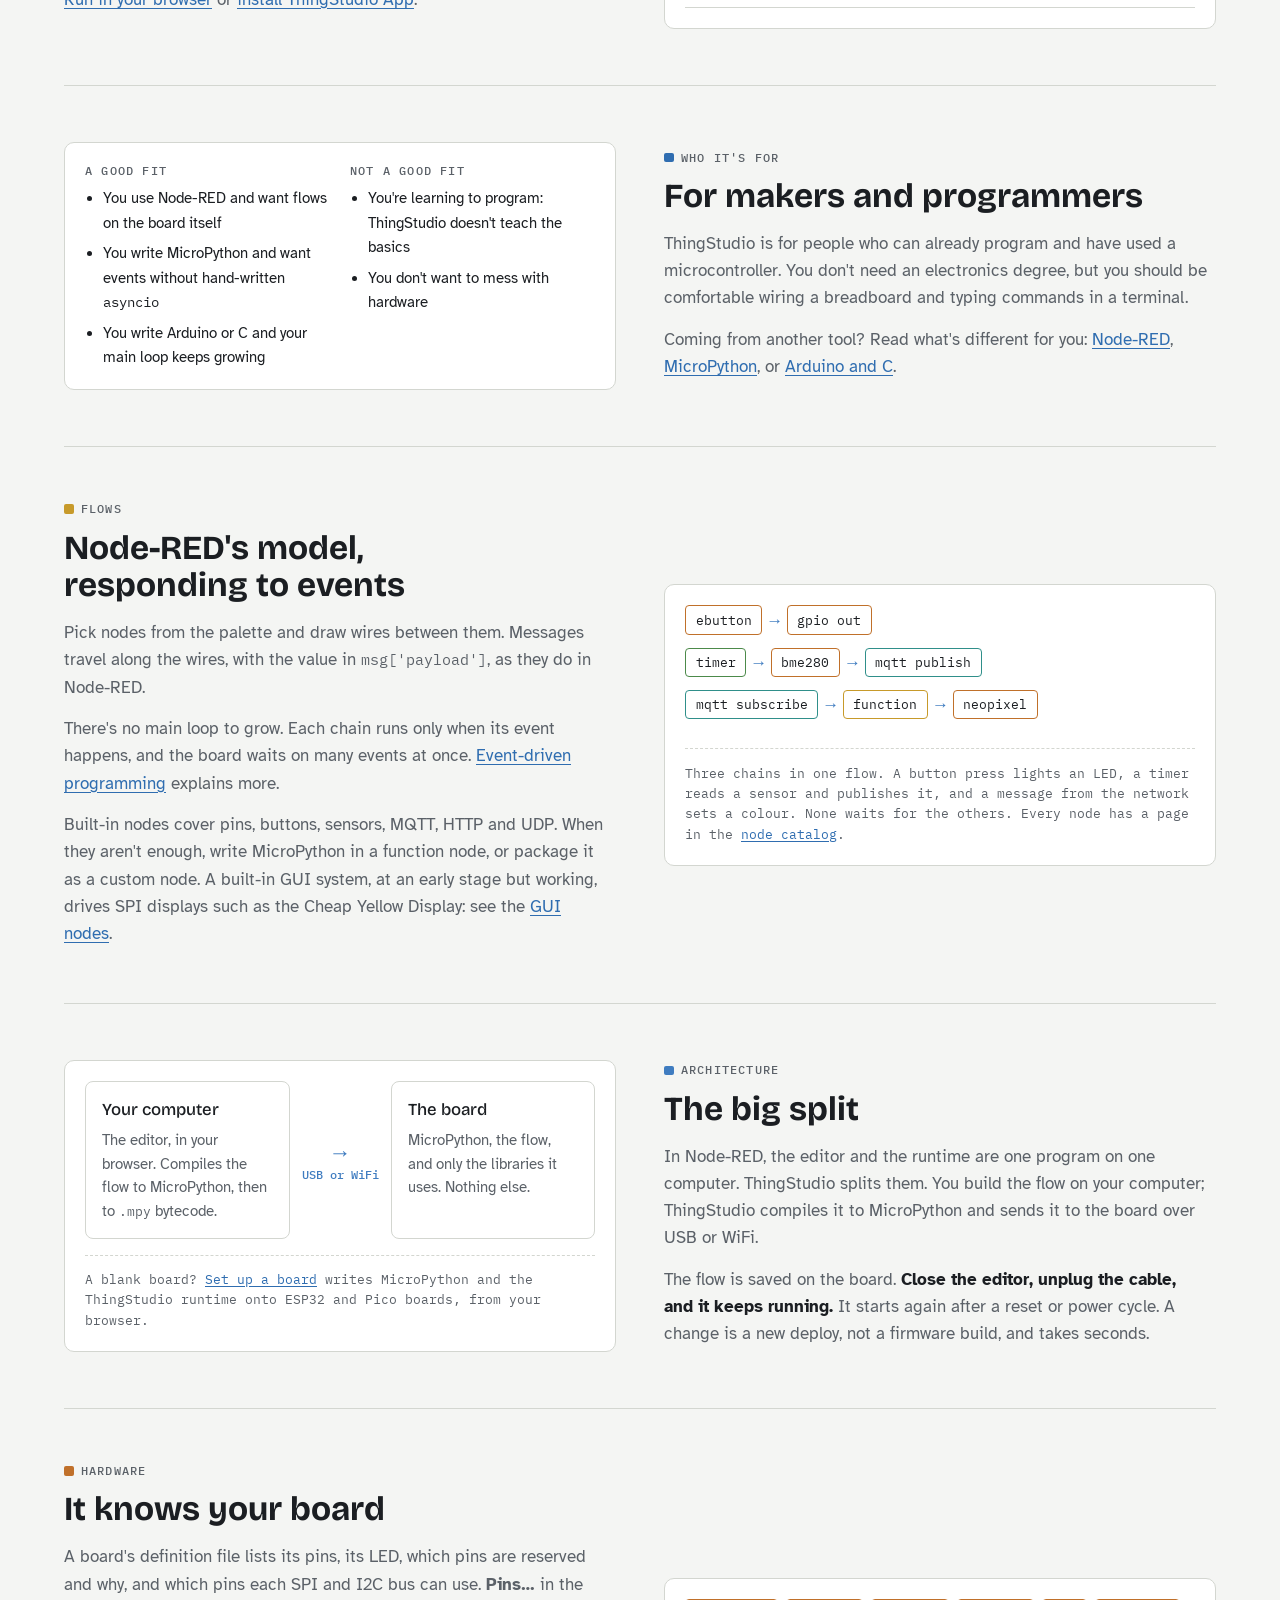
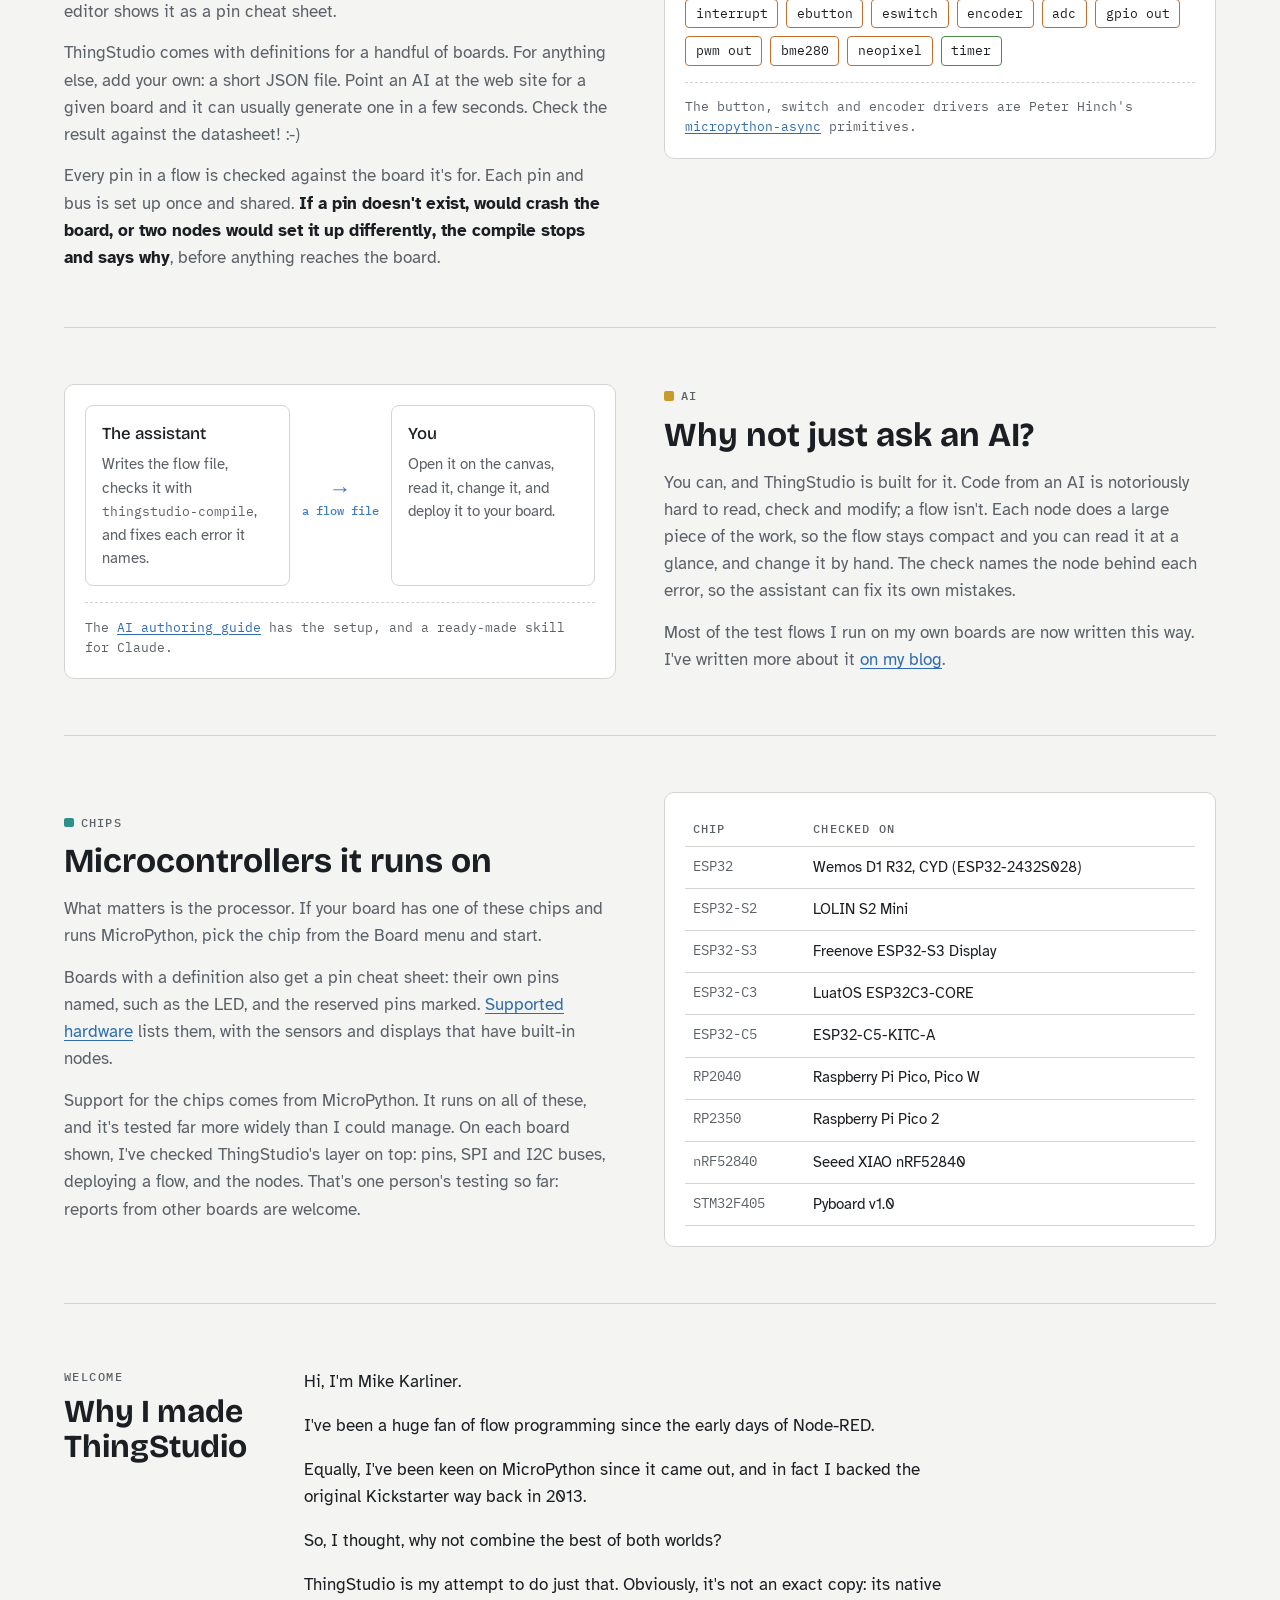
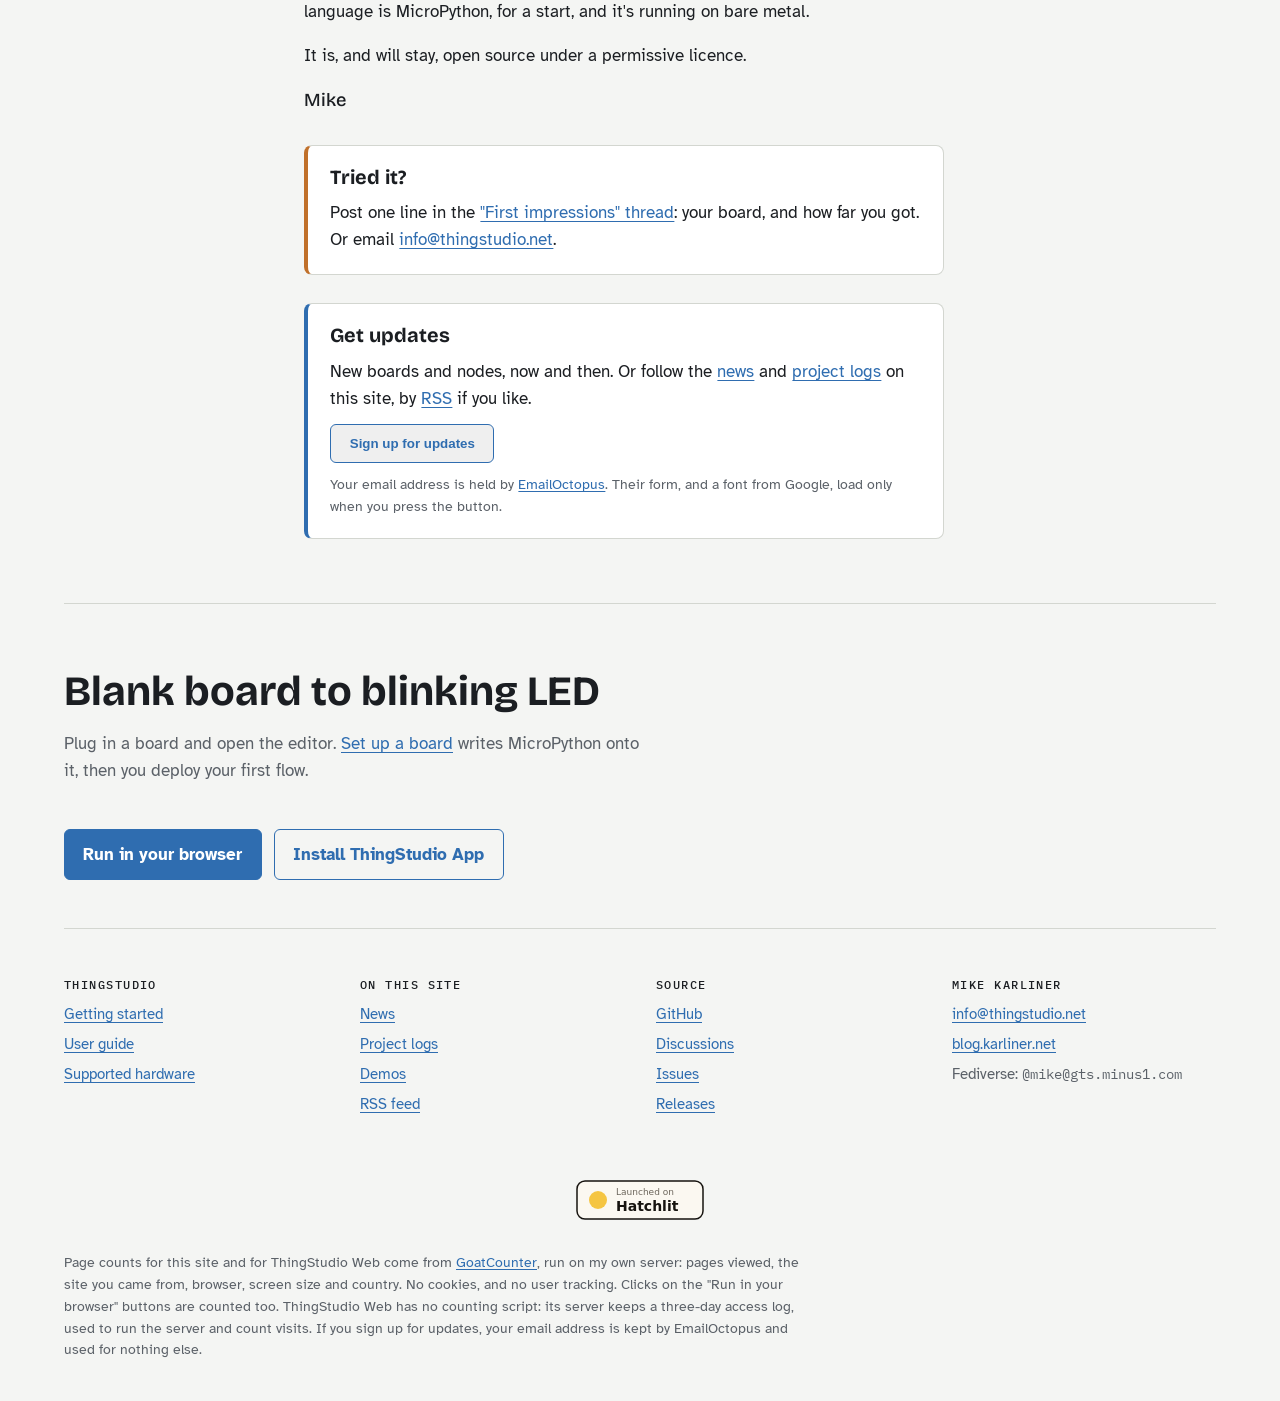
==== commit 08bed7cc: "Landing (draft): link News, Logs and Demos - nav: News, Logs, Demos after Get started - Get updates " ====
--- a/static/index.html
+++ b/static/index.html
@@ -252,6 +252,9 @@
     <a class="wordmark" href="/">THINGSTUDIO</a>
     <nav class="links" aria-label="Main">
       <a href="https://docs.thingstudio.net/getting-started/">Get started</a>
+      <a href="/announcements/">News</a>
+      <a href="/logs/">Logs</a>
+      <a href="/demos/">Demos</a>
       <a href="https://docs.thingstudio.net/">User guide</a>
       <a href="https://docs.thingstudio.net/supported-hardware/">Hardware</a>
       <a href="https://github.com/mkarliner/ThingStudio/discussions">Discussions</a>
@@ -531,7 +534,8 @@
 
       <div class="callout" id="updates">
         <h3>Get updates</h3>
-        <p>New boards and nodes, now and then.</p>
+        <p>New boards and nodes, now and then. Or follow the <a href="/announcements/">news</a> and
+          <a href="/logs/">project logs</a> on this site, by <a href="/index.xml">RSS</a> if you like.</p>
         <!-- The EmailOctopus form loads only when asked for, so a visit makes no third-party request (2026-11-08). -->
         <div id="signup-slot">
           <button type="button" class="btn secondary" id="signup-load">Sign up for updates</button>
@@ -561,6 +565,15 @@
         <li><a href="https://docs.thingstudio.net/getting-started/">Getting started</a></li>
         <li><a href="https://docs.thingstudio.net/">User guide</a></li>
         <li><a href="https://docs.thingstudio.net/supported-hardware/">Supported hardware</a></li>
+      </ul>
+    </div>
+    <div>
+      <h3>On this site</h3>
+      <ul>
+        <li><a href="/announcements/">News</a></li>
+        <li><a href="/logs/">Project logs</a></li>
+        <li><a href="/demos/">Demos</a></li>
+        <li><a href="/index.xml">RSS feed</a></li>
       </ul>
     </div>
     <div>
